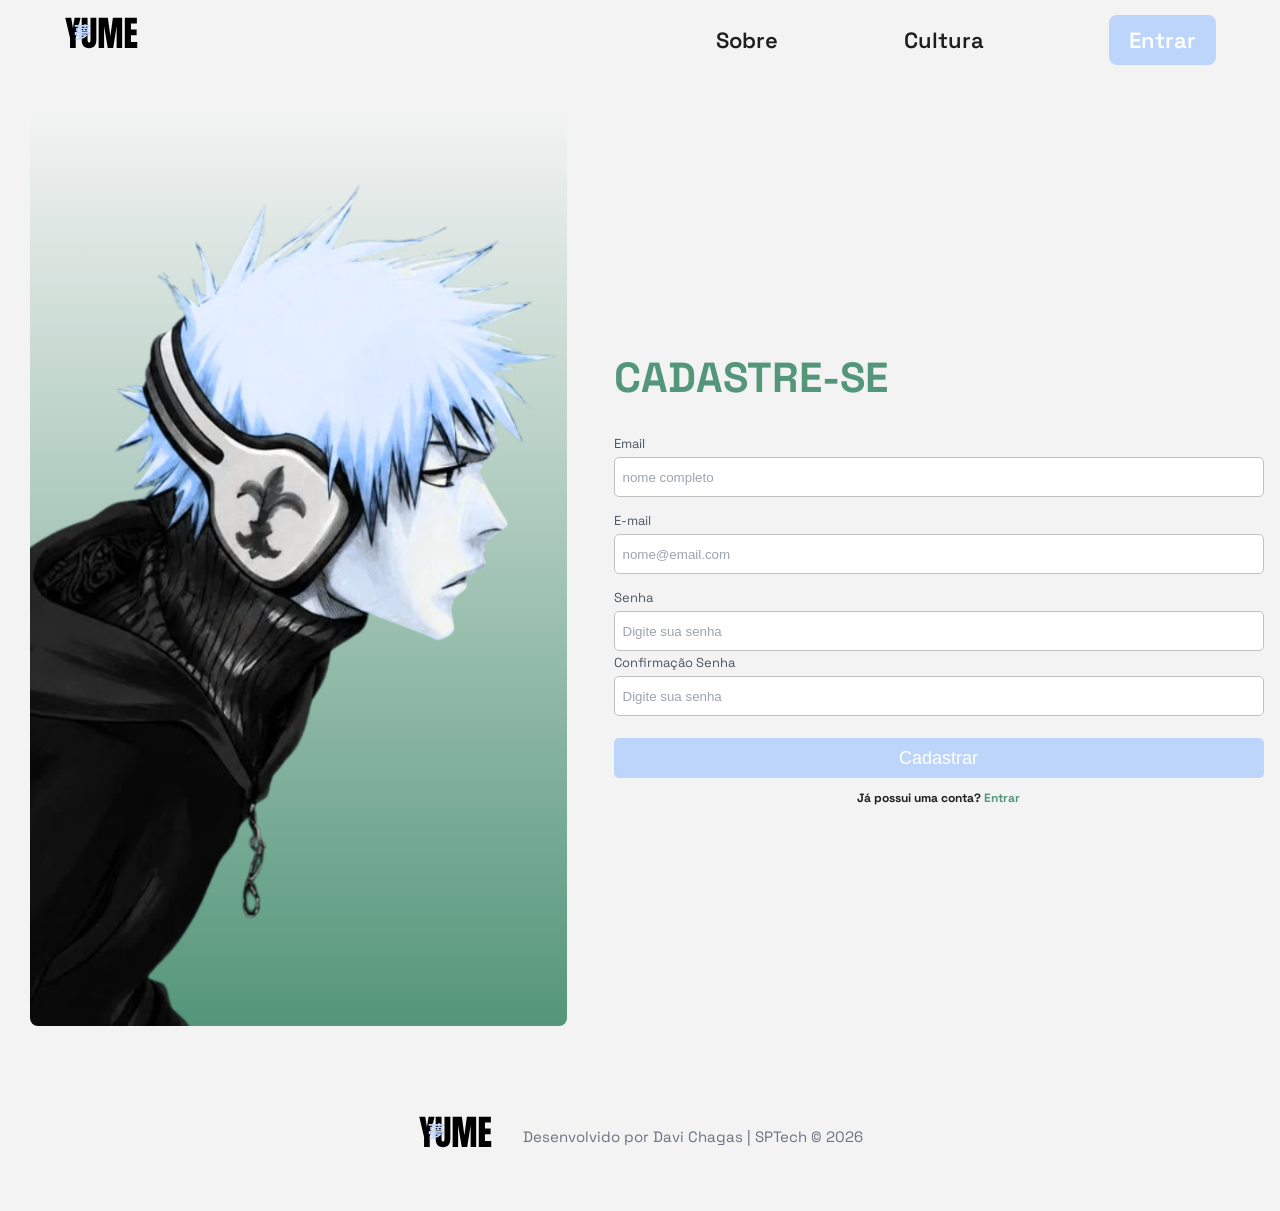
==== public/cadastro.html @ 16269779 "refactor(projeto): alterando paleta de cores, fontes e algumas estruturas de TODO o projeto" ====
<!DOCTYPE html>
<html lang="pt-br">

<head>
  <meta charset="UTF-8" />
  <meta http-equiv="X-UA-Compatible" content="IE=edge" />
  <meta name="viewport" content="width=device-width, initial-scale=1.0" />

  <title>YUME | Cadastro</title>

  <script src="./js/sessao.js"></script>

  <link rel="stylesheet" href="./css/cadastro.css" />
  <link rel="icon" href="./assets/imgs/logo.svg">
  <link rel="preconnect" href="https://fonts.gstatic.com" />
</head>

<body onload="listar()">
  <div class="header">
    <div class="container">
      <a href="index.html">
        <img src="assets/imgs/logo.svg" width="75px">
      </a>
      <ul class="navbar">
        <li>
          <a href="sobre.html">Sobre</a>
        </li>
        <li>
          <a href="cultura.html">Cultura</a>
        </li>
        <li>
          <a class="btn-cadastrar" href="login.html">Entrar</a>
        </li>
      </ul>
    </div>
  </div>

  <div class="container-login">
    <div class="div-foto">
      <img src="assets/imgs/login.png" alt="">
    </div>
    <div class="div-formulario">
      <div class="div-campos">
        <div class="div-titulo">
          <h1>CADASTRE-SE</h1>
        </div>

        <label for="ipt_email" class="label-inputs">Email</label><br>
        <input type="text" id="ipt_email" placeholder="nome completo" class="ipt-info"><br>

        <label for="ipt_email" class="label-inputs">E-mail</label><br>
        <input type="text" id="ipt_email" placeholder="nome@email.com" class="ipt-info"><br>

        <label for="ipt_senha" class="label-inputs">Senha</label><br>
        <input type="password" id="ipt_senha" onkeyup="mostrarSenha()" placeholder="Digite sua senha" required
          class="ipt-info"><br>

        <label for="ipt_senha" class="label-inputs">Confirmação Senha</label><br>
        <input type="password" id="ipt_senha" onkeyup="mostrarSenha()" placeholder="Digite sua senha" required
          class="ipt-info"><br>
        <div id="div_senha"></div>


        <button onclick="cadastrar()">Cadastrar</button>
        <tr></tr>
        <p class="p-entrar">Já possui uma conta? <a href="login.html">Entrar</a><br>
      </div>
    </div>
  </div>

  <!--footer inicio-->
  <div class="footer">
    <div class="container">
      <img src="assets/imgs/logo.svg" width="75px">
      <h4>Desenvolvido por Davi Chagas | SPTech &copy; 2026</h4>
    </div>
  </div>
  <!--footer fim-->
</body>

</html>

<script>

  // Array para armazenar empresas cadastradas para validação de código de ativação 
  let listaEmpresasCadastradas = [];

  function cadastrar() {
    // aguardar();

    //Recupere o valor da nova input pelo nome do id
    // Agora vá para o método fetch logo abaixo
    var nomeVar = nome_input.value;
    var emailVar = email_input.value;
    var cpfVar = cpf_input.value;
    var senhaVar = senha_input.value;
    var confirmacaoSenhaVar = confirmacao_senha_input.value;
    var codigoVar = codigo_input.value;
    var idEmpresaVincular

    // Verificando se há algum campo em branco
    if (
      nomeVar == "" ||
      emailVar == "" ||
      senhaVar == "" ||
      cpfVar == '' ||
      confirmacaoSenhaVar == "" ||
      codigoVar == ""
    ) {
      cardErro.style.display = "block";
      mensagem_erro.innerHTML =
        "(Mensagem de erro para todos os campos em branco)";

      finalizarAguardar();
      return false;
    } else {
      setInterval(sumirMensagem, 5000);
    }

    if (nomeVar.length < 1) {
      cardErro.style.display = 'block';
      mensagem_erro.innerHTML =
        'Nome precisa ser maior que 1 caracter'
      finalizarAguardar();
      return false;
    } else {
      setInterval(sumirMensagem, 5000);
    }

    if (!emailVar.includes('@') || !emailVar.includes('.')) {
      cardErro.style.display = 'block';
      mensagem_erro.innerHTML =
        'Email deve incluir @ e .'
      finalizarAguardar();
      return false;
    } else {
      setInterval(sumirMensagem, 5000);
    }

    if (senhaVar.length < 7) {
      cardErro.style.display = 'block';
      mensagem_erro.innerHTML =
        'Senha precisa ser maior que 6 caracteres'
    }
    if (confirmacaoSenhaVar != senhaVar) {
      cardErro.style.display = 'block';
      mensagem_erro.innerHTML =
        'A senhas não coincidem'
      finalizarAguardar();
      return false;
    } else {
      setInterval(sumirMensagem, 5000);
    }

    if (cpfVar.length != 11) {
      cardErro.style.display = 'block';
      mensagem_erro.innerHTML =
        'CPF precisa ter 11 caracters'
      finalizarAguardar();
      return false;
    } else {
      setInterval(sumirMensagem, 5000);
    }

    // Verificando se o código de ativação é de alguma empresa cadastrada
    for (let i = 0; i < listaEmpresasCadastradas.length; i++) {
      if (listaEmpresasCadastradas[i].codigo_ativacao == codigoVar) {
        idEmpresaVincular = listaEmpresasCadastradas[i].id
        console.log("Código de ativação válido.");
        break;
      } else {
        cardErro.style.display = "block";
        mensagem_erro.innerHTML = "(Mensagem de erro para código inválido)";
        finalizarAguardar();
      }
    }

    // Enviando o valor da nova input
    fetch("/usuarios/cadastrar", {
      method: "POST",
      headers: {
        "Content-Type": "application/json",
      },
      body: JSON.stringify({
        // crie um atributo que recebe o valor recuperado aqui
        // Agora vá para o arquivo routes/usuario.js
        nomeServer: nomeVar,
        emailServer: emailVar,
        senhaServer: senhaVar,
        cpfServer: cpfVar,
        idEmpresaVincularServer: idEmpresaVincular
      }),
    })
      .then(function (resposta) {
        console.log("resposta: ", resposta);

        if (resposta.ok) {
          cardErro.style.display = "block";

          mensagem_erro.innerHTML =
            "Cadastro realizado com sucesso! Redirecionando para tela de Login...";

          setTimeout(() => {
            window.location = "login.html";
          }, "2000");

          limparFormulario();
          finalizarAguardar();
        } else {
          throw "Houve um erro ao tentar realizar o cadastro!";
        }
      })
      .catch(function (resposta) {
        console.log(`#ERRO: ${resposta}`);
        finalizarAguardar();
      });

    return false;
  }

  // Listando empresas cadastradas 
  function listar() {
    fetch("/empresas/listar", {
      method: "GET",
    })
      .then(function (resposta) {
        resposta.json().then((empresas) => {
          empresas.forEach((empresa) => {
            listaEmpresasCadastradas.push(empresa);

            console.log("listaEmpresasCadastradas")
            console.log(listaEmpresasCadastradas[0].codigo_ativacao)
          });
        });
      })
      .catch(function (resposta) {
        console.log(`#ERRO: ${resposta}`);
      });
  }

  function sumirMensagem() {
    cardErro.style.display = "none";
  }
</script>
---- public/css/cadastro.css ----
@import url('https://fonts.googleapis.com/css2?family=Space+Grotesk:wght@300..700&display=swap');

body {
  margin: 0;
  padding: 0;
  font-family: "Space Grotesk", sans-serif;
  background-color: #F3F3F3;
  color: #1e1e1e
}

:root {
  --tamanho-header: 80px;
  --tamanho-banner: calc(100vh - var(--tamanho-header) - var(--tamanho-footer) - 2px);
  --tamanho-simulador: calc(100vh - var(--tamanho-header) - var(--tamanho-footer) - 2px);
  --tamanho-login: calc(100vh - var(--tamanho-header) - var(--tamanho-footer) - 2px);
  --tamanho-footer: 65px;
}

.container {
  display: flex;
  width: 90%;
  margin: auto;
}

.header {
  height: var(--tamanho-header);
  position: relative;
}

.header .container {
  justify-content: space-between;
  align-items: center;
  height: 100%;
}

.header a {
  text-decoration: none;
  color: #1e1e1e;
  font-weight: 600;
  transition: 0.3s;
}

.header a:hover {
  color: #54967a;
}

.header .btn-cadastrar {
  display: inline-block;
  padding: 11px 20px;
  border-radius: 8px;
  background-color: #bdd5fa;
  color: white;
  transition: 0.3s;
}

.header .btn-cadastrar:hover {
  background-color: #b4cbef;
  color: white;
}

.agora {
  color: #54967a;
  font-weight: 800;
}

.navbar {
  width: 500px;
  font-size: 22px;
  display: flex;
  align-items: center;
  justify-content: space-between;
  list-style: none;
  color: white;
}

h4 {
    color: #6b7280;
    font-weight: normal;
    margin: 0;
}

h1 {
  font-size: 42px;
  color: #54967a
}

p {
    font-size: 14px;
    font-weight: bold;
}

.div-titulo {
  margin-bottom: 10px;
}
.div-formulario {
    width: 60%;
    display: flex;
    justify-content: center;
    align-items: center;
}

.div-campos {
    margin: 0;
}

.ipt-info {
    width: 650px;
    height: 40px;
    margin-top: 4px;
    margin-bottom: 12px;
    padding: 8px;
    box-sizing: border-box;
    border: solid 1px #BEC3BF;
    border-radius: 5px;
}

.ipt-info::placeholder {
    color: #9ca3af;
}


#ipt_senha {
    margin-bottom: 0;
}

.label-inputs {
    color: #4b5563;
    font-size: small;
}

small {
    color: #6b7280;
    font-size: x-small;
}

#div_senha {
    font-size: 12px;
    margin-bottom: 12px;
    margin-top: 4px;
}

#div_camposNull {
    font-size: 12px;
}

button {
    background-color: #bdd5fa;
    color: white;
    font-size: 18px;
    border: none;
    border-radius: 5px;
    width: 650px;
    height: 40px;
    margin-top: 10px;
    cursor: pointer;
}

.p-entrar {
    text-align: center;
    font-size: 12px;
}

a {
    text-decoration: none;
    font-weight: bold;
    color: #54967a
}

#esqueceu_senha {
    font-size: 12px;
}

.container-login {
    display: flex;
    width: 100%;
    min-height: 100vh;
}

.div-foto img {
    width: 537px;
    min-height: 600px;  
    margin: 30px;
    border-radius: 8px;
}

.footer {
  height: 150px;
  display: flex;
  font-size: 15px;
}

.footer .container {
  display: flex;
  align-items: center;
  gap: 30px;
  justify-content: center;
  text-align: center;
}

.footer .container .version {
  font-size: 12px;
}


/* Largura da barra de rolagem */
::-webkit-scrollbar {
  width: 10px;
}

/* Fundo da barra */
::-webkit-scrollbar-track {
  background-color: #F3F3F3;
}

/* Parte que você arrasta */
::-webkit-scrollbar-thumb {
  background-color: #bdd5fa;
  border-radius: 10px;
}

/* Cor ao passar o mouse */
::-webkit-scrollbar-thumb:hover {
  background-color: #bdd5fa;
}
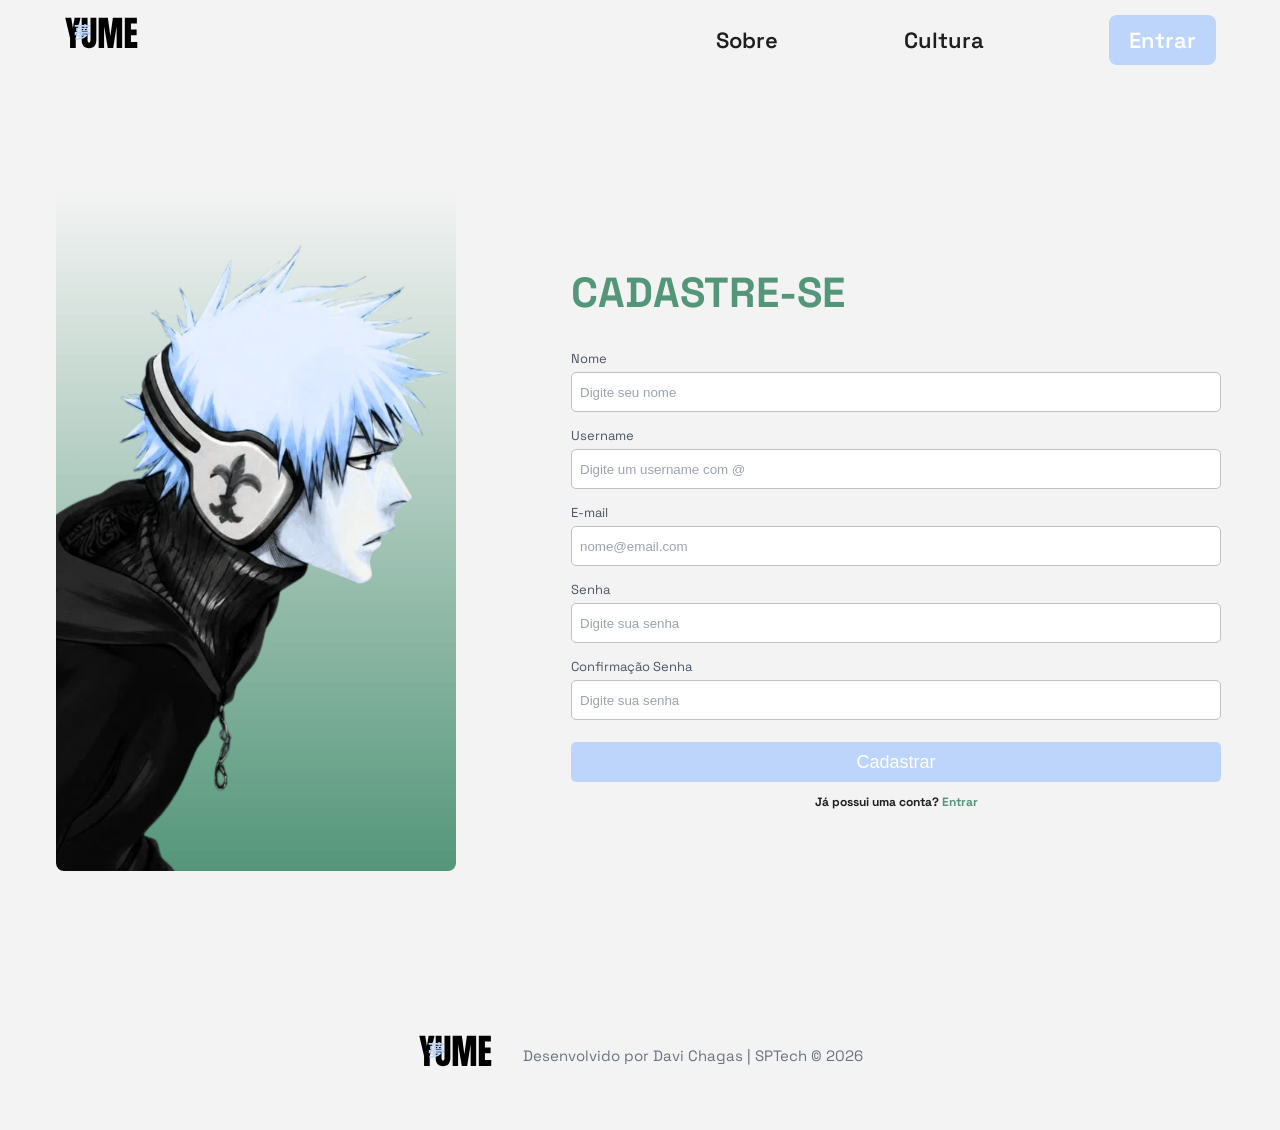
==== commit c96d7e2d: "feat(cadastro): integração do cadastro de usuários ao sistema" ====
--- a/public/cadastro.html
+++ b/public/cadastro.html
@@ -15,7 +15,7 @@
   <link rel="preconnect" href="https://fonts.gstatic.com" />
 </head>
 
-<body onload="listar()">
+<body>
   <div class="header">
     <div class="container">
       <a href="index.html">
@@ -40,25 +40,45 @@
       <img src="assets/imgs/login.png" alt="">
     </div>
     <div class="div-formulario">
+
+
       <div class="div-campos">
+        <div class="alerta-erro">
+          <div class="card-erro" id="cardErro">
+            <span id="msg_error"></span>
+          </div>
+        </div>
         <div class="div-titulo">
           <h1>CADASTRE-SE</h1>
         </div>
 
-        <label for="ipt_email" class="label-inputs">Email</label><br>
-        <input type="text" id="ipt_email" placeholder="nome completo" class="ipt-info"><br>
+        <label for="ipt_name" class="label-inputs">Nome</label><br>
+        <input type="text" id="ipt_name" placeholder="Digite seu nome" class="ipt-info"> <br>
+
+        <label for="ipt_username" class="label-inputs">Username</label><br>
+        <input type="text" id="ipt_username" placeholder="Digite um username com @" class="ipt-info"><br>
 
         <label for="ipt_email" class="label-inputs">E-mail</label><br>
         <input type="text" id="ipt_email" placeholder="nome@email.com" class="ipt-info"><br>
 
-        <label for="ipt_senha" class="label-inputs">Senha</label><br>
-        <input type="password" id="ipt_senha" onkeyup="mostrarSenha()" placeholder="Digite sua senha" required
+        <label for="ipt_password" class="label-inputs">Senha</label><br>
+        <input type="password" id="ipt_password" onkeyup="mostrarSenha()" placeholder="Digite sua senha" required
           class="ipt-info"><br>
 
-        <label for="ipt_senha" class="label-inputs">Confirmação Senha</label><br>
-        <input type="password" id="ipt_senha" onkeyup="mostrarSenha()" placeholder="Digite sua senha" required
-          class="ipt-info"><br>
-        <div id="div_senha"></div>
+        <div id="div_password"></div>
+
+        <label for="ipt_confirm_password" class="label-inputs">Confirmação Senha</label><br>
+        <input type="password" id="ipt_confirm_password" onkeyup="mostrarSenha()" placeholder="Digite sua senha"
+          required class="ipt-info"><br>
+
+        <div id="div_confirm_password"></div>
+
+        <div class="alerta-success">
+          <div class="card-success" id="cardSuccess">
+            <span id="msg_success"></span>
+          </div>
+        </div>
+
 
 
         <button onclick="cadastrar()">Cadastrar</button>
@@ -82,44 +102,38 @@
 
 <script>
 
-  // Array para armazenar empresas cadastradas para validação de código de ativação 
-  let listaEmpresasCadastradas = [];
-
   function cadastrar() {
     // aguardar();
 
     //Recupere o valor da nova input pelo nome do id
     // Agora vá para o método fetch logo abaixo
-    var nomeVar = nome_input.value;
-    var emailVar = email_input.value;
-    var cpfVar = cpf_input.value;
-    var senhaVar = senha_input.value;
-    var confirmacaoSenhaVar = confirmacao_senha_input.value;
-    var codigoVar = codigo_input.value;
-    var idEmpresaVincular
+    var nameVar = ipt_name.value;
+    var emailVar = ipt_email.value;
+    var usernameVar = ipt_username.value;
+    var passwordVar = ipt_password.value;
+    var confirmacaoSenhaVar = ipt_confirm_password.value;
 
     // Verificando se há algum campo em branco
     if (
-      nomeVar == "" ||
+      nameVar == "" ||
       emailVar == "" ||
-      senhaVar == "" ||
-      cpfVar == '' ||
-      confirmacaoSenhaVar == "" ||
-      codigoVar == ""
+      passwordVar == "" ||
+      usernameVar == '' ||
+      confirmacaoSenhaVar == ""
     ) {
-      cardErro.style.display = "block";
-      mensagem_erro.innerHTML =
-        "(Mensagem de erro para todos os campos em branco)";
-
-      finalizarAguardar();
-      return false;
-    } else {
-      setInterval(sumirMensagem, 5000);
-    }
-
-    if (nomeVar.length < 1) {
-      cardErro.style.display = 'block';
-      mensagem_erro.innerHTML =
+      cardErro.style.display = 'block';
+      msg_error.innerHTML =
+        "Todos os campos precisam ser preenchidos";
+
+      finalizarAguardar();
+      return false;
+    } else {
+      setInterval(sumirMensagem, 5000);
+    }
+
+    if (nameVar.length < 1) {
+      cardErro.style.display = 'block';
+      msg_error.innerHTML =
         'Nome precisa ser maior que 1 caracter'
       finalizarAguardar();
       return false;
@@ -127,9 +141,29 @@
       setInterval(sumirMensagem, 5000);
     }
 
+    if (!usernameVar.startsWith('@')) {
+      cardErro.style.display = 'block';
+      msg_error.innerHTML =
+        'Username precisa começar com @'
+      finalizarAguardar()
+      return false;
+    } else {
+      setInterval(sumirMensagem, 5000);
+    }
+
+    if (usernameVar.length > 15) {
+      cardErro.style.display = 'block';
+      msg_error.innerHTML =
+        'Limite máximo de caracteres para username excedido (15)'
+      finalizarAguardar();
+      return false;
+    } else {
+      setInterval(sumirMensagem, 5000);
+    }
+
     if (!emailVar.includes('@') || !emailVar.includes('.')) {
       cardErro.style.display = 'block';
-      mensagem_erro.innerHTML =
+      msg_error.innerHTML =
         'Email deve incluir @ e .'
       finalizarAguardar();
       return false;
@@ -137,67 +171,42 @@
       setInterval(sumirMensagem, 5000);
     }
 
-    if (senhaVar.length < 7) {
-      cardErro.style.display = 'block';
-      mensagem_erro.innerHTML =
+    if (passwordVar.length < 7) {
+      cardErro.style.display = 'block';
+      msg_error.innerHTML =
         'Senha precisa ser maior que 6 caracteres'
-    }
-    if (confirmacaoSenhaVar != senhaVar) {
-      cardErro.style.display = 'block';
-      mensagem_erro.innerHTML =
-        'A senhas não coincidem'
-      finalizarAguardar();
-      return false;
-    } else {
-      setInterval(sumirMensagem, 5000);
-    }
-
-    if (cpfVar.length != 11) {
-      cardErro.style.display = 'block';
-      mensagem_erro.innerHTML =
-        'CPF precisa ter 11 caracters'
-      finalizarAguardar();
-      return false;
-    } else {
-      setInterval(sumirMensagem, 5000);
-    }
-
-    // Verificando se o código de ativação é de alguma empresa cadastrada
-    for (let i = 0; i < listaEmpresasCadastradas.length; i++) {
-      if (listaEmpresasCadastradas[i].codigo_ativacao == codigoVar) {
-        idEmpresaVincular = listaEmpresasCadastradas[i].id
-        console.log("Código de ativação válido.");
-        break;
-      } else {
-        cardErro.style.display = "block";
-        mensagem_erro.innerHTML = "(Mensagem de erro para código inválido)";
-        finalizarAguardar();
-      }
-    }
-
-    // Enviando o valor da nova input
+    } else {
+      setInterval(sumirMensagem, 5000);
+    }
+
+    if (confirmacaoSenhaVar != passwordVar) {
+      cardErro.style.display = 'block';
+      msg_error.innerHTML =
+        'As senhas não coincidem'
+      finalizarAguardar();
+      return false;
+    } else {
+      setInterval(sumirMensagem, 5000);
+    }
+
     fetch("/usuarios/cadastrar", {
       method: "POST",
       headers: {
         "Content-Type": "application/json",
       },
       body: JSON.stringify({
-        // crie um atributo que recebe o valor recuperado aqui
-        // Agora vá para o arquivo routes/usuario.js
-        nomeServer: nomeVar,
+        nomeServer: nameVar,
+        usernameServer: usernameVar,
         emailServer: emailVar,
-        senhaServer: senhaVar,
-        cpfServer: cpfVar,
-        idEmpresaVincularServer: idEmpresaVincular
+        passwordServer: passwordVar,
       }),
     })
       .then(function (resposta) {
         console.log("resposta: ", resposta);
 
         if (resposta.ok) {
-          cardErro.style.display = "block";
-
-          mensagem_erro.innerHTML =
+          cardSuccess.style.display = 'block';
+          msg_success.innerHTML =
             "Cadastro realizado com sucesso! Redirecionando para tela de Login...";
 
           setTimeout(() => {
@@ -218,27 +227,48 @@
     return false;
   }
 
-  // Listando empresas cadastradas 
-  function listar() {
-    fetch("/empresas/listar", {
-      method: "GET",
-    })
-      .then(function (resposta) {
-        resposta.json().then((empresas) => {
-          empresas.forEach((empresa) => {
-            listaEmpresasCadastradas.push(empresa);
-
-            console.log("listaEmpresasCadastradas")
-            console.log(listaEmpresasCadastradas[0].codigo_ativacao)
-          });
-        });
-      })
-      .catch(function (resposta) {
-        console.log(`#ERRO: ${resposta}`);
-      });
+  function mostrarSenha() {
+    let password = ipt_password.value.trim();
+    let confirm_password = ipt_confirm_password.value.trim();
+    let have_special = password.includes('!') || password.includes('@') || password.includes('#') || password.includes('$') || password.includes('.') || password.includes('*')
+    let upper_password = password.toUpperCase();
+    let lower_password = password.toLowerCase();
+    let req = 0;
+
+    if (password.length >= 8) {
+      req++
+    }
+
+    if (password != upper_password) {
+      req++
+    }
+
+    if (password != lower_password) {
+      req++
+    }
+
+    if (have_special) {
+      req++
+    }
+
+    if (req == 4) {
+      div_password.innerHTML = `Senha <b style="color: green">Forte</b>`
+    } else if (req == 3) {
+      div_password.innerHTML = `Senha <b style="color: #FFD700">Média</b>`
+    } else {
+      div_password.innerHTML = `Senha <b style="color: red">Fraca</b>`
+    }
+
+    if (password != confirm_password) {
+      div_confirm_password.innerHTML = `Senhas <b style="color:red">não coincidem</b>`
+    } else {
+      div_confirm_password.innerHTML = ``
+    }
   }
 
   function sumirMensagem() {
     cardErro.style.display = "none";
+    cardSuccess.style.display = "none";
   }
+
 </script>
--- a/public/css/cadastro.css
+++ b/public/css/cadastro.css
@@ -74,9 +74,9 @@
 }
 
 h4 {
-    color: #6b7280;
-    font-weight: normal;
-    margin: 0;
+  color: #6b7280;
+  font-weight: normal;
+  margin: 0;
 }
 
 h1 {
@@ -85,102 +85,128 @@
 }
 
 p {
-    font-size: 14px;
-    font-weight: bold;
+  font-size: 14px;
+  font-weight: bold;
 }
 
 .div-titulo {
   margin-bottom: 10px;
 }
+
 .div-formulario {
-    width: 60%;
-    display: flex;
-    justify-content: center;
-    align-items: center;
+  width: 60%;
+  display: flex;
+  justify-content: center;
+  align-items: center;
 }
 
 .div-campos {
-    margin: 0;
+  margin: 0;
 }
 
 .ipt-info {
-    width: 650px;
-    height: 40px;
-    margin-top: 4px;
-    margin-bottom: 12px;
-    padding: 8px;
-    box-sizing: border-box;
-    border: solid 1px #BEC3BF;
-    border-radius: 5px;
+  width: 650px;
+  height: 40px;
+  margin-top: 4px;
+  margin-bottom: 12px;
+  padding: 8px;
+  box-sizing: border-box;
+  border: solid 1px #BEC3BF;
+  border-radius: 5px;
 }
 
 .ipt-info::placeholder {
-    color: #9ca3af;
+  color: #9ca3af;
 }
 
 
 #ipt_senha {
-    margin-bottom: 0;
+  margin-bottom: 0;
 }
 
 .label-inputs {
-    color: #4b5563;
-    font-size: small;
+  color: #4b5563;
+  font-size: small;
 }
 
 small {
-    color: #6b7280;
-    font-size: x-small;
+  color: #6b7280;
+  font-size: x-small;
 }
 
 #div_senha {
-    font-size: 12px;
-    margin-bottom: 12px;
-    margin-top: 4px;
+  font-size: 12px;
+  margin-bottom: 12px;
+  margin-top: 4px;
 }
 
 #div_camposNull {
-    font-size: 12px;
+  font-size: 12px;
 }
 
 button {
-    background-color: #bdd5fa;
-    color: white;
-    font-size: 18px;
-    border: none;
-    border-radius: 5px;
-    width: 650px;
-    height: 40px;
-    margin-top: 10px;
-    cursor: pointer;
+  background-color: #bdd5fa;
+  color: white;
+  font-size: 18px;
+  border: none;
+  border-radius: 5px;
+  width: 650px;
+  height: 40px;
+  margin-top: 10px;
+  cursor: pointer;
 }
 
 .p-entrar {
-    text-align: center;
-    font-size: 12px;
+  text-align: center;
+  font-size: 12px;
 }
 
 a {
-    text-decoration: none;
-    font-weight: bold;
-    color: #54967a
+  text-decoration: none;
+  font-weight: bold;
+  color: #54967a
 }
 
 #esqueceu_senha {
-    font-size: 12px;
+  font-size: 12px;
 }
 
 .container-login {
-    display: flex;
-    width: 100%;
-    min-height: 100vh;
+  display: flex;
+  width: 100%;
+  min-height: 100vh;
+}
+
+.div-foto {
+  width: 40%;
+  display: flex;
+  justify-content: center;
+  align-items: center;
 }
 
 .div-foto img {
-    width: 537px;
-    min-height: 600px;  
-    margin: 30px;
-    border-radius: 8px;
+  width: 400px;
+  max-width: 90%;
+  height: auto;
+  margin: 20px;
+  border-radius: 8px;
+  object-fit: contain;
+}
+
+.card-erro {
+  display: none;
+  padding: 10px;
+  background-color: #bdd5fa;
+  border-radius: 8px;
+  justify-content: center;
+}
+
+.card-success {
+  display: none;
+  padding: 10px;
+  background-color: #54967a;
+  border-radius: 8px;
+  justify-content: center;
 }
 
 .footer {
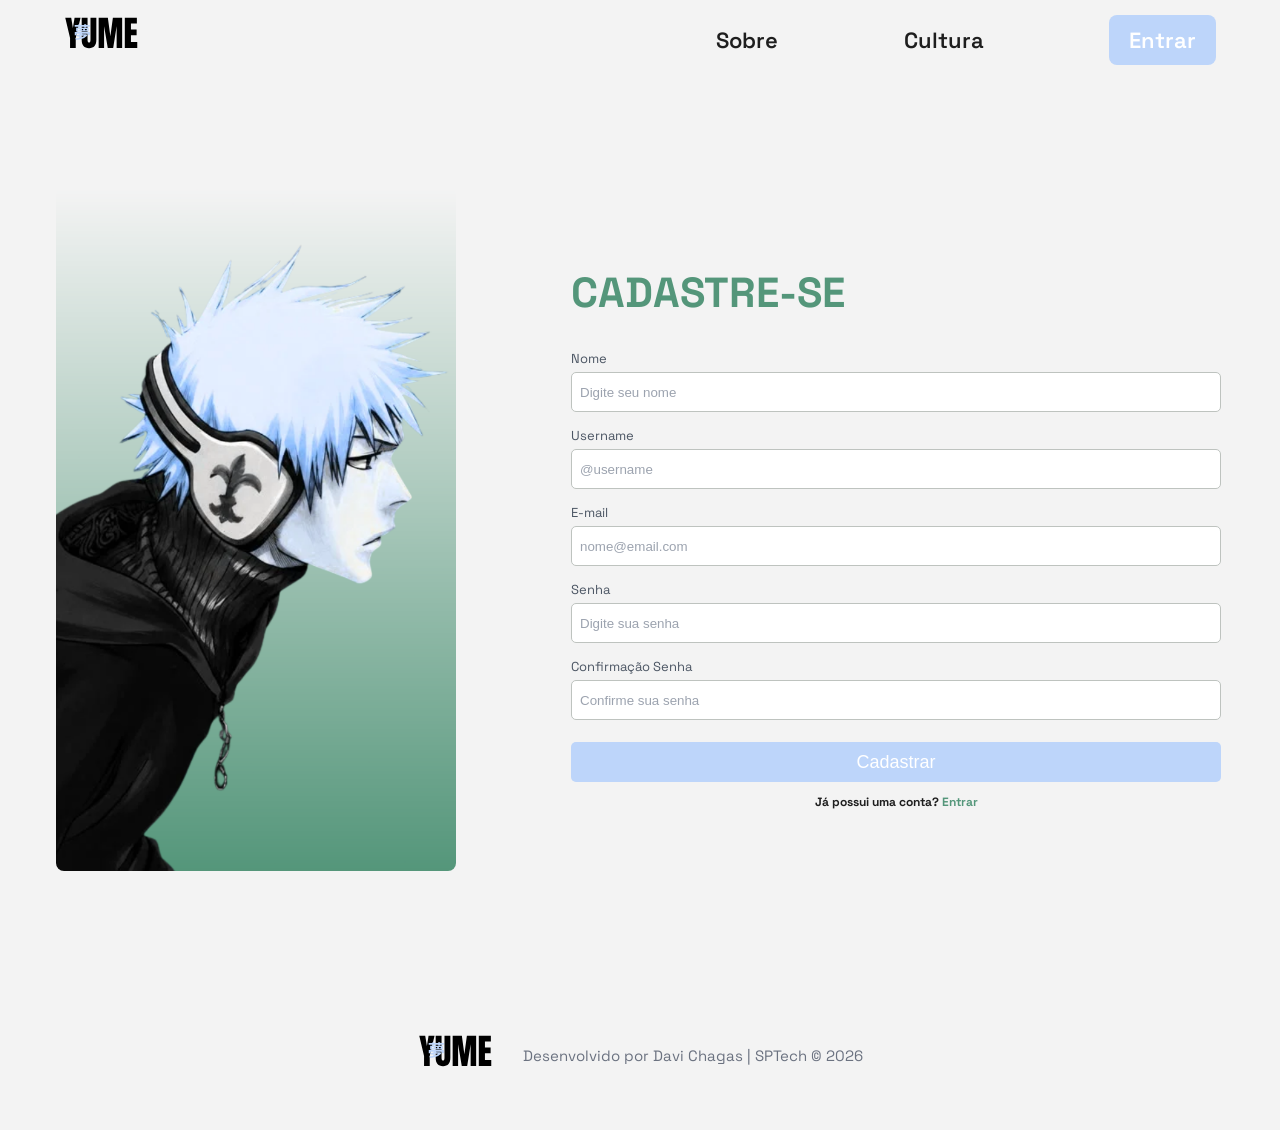
==== commit ecc3347a: "feat(obsession): integrado com direito a editar" ====
--- a/public/cadastro.html
+++ b/public/cadastro.html
@@ -56,7 +56,7 @@
         <input type="text" id="ipt_name" placeholder="Digite seu nome" class="ipt-info"> <br>
 
         <label for="ipt_username" class="label-inputs">Username</label><br>
-        <input type="text" id="ipt_username" placeholder="Digite um username com @" class="ipt-info"><br>
+        <input type="text" id="ipt_username" placeholder="@username" class="ipt-info"><br>
 
         <label for="ipt_email" class="label-inputs">E-mail</label><br>
         <input type="text" id="ipt_email" placeholder="nome@email.com" class="ipt-info"><br>
@@ -68,7 +68,7 @@
         <div id="div_password"></div>
 
         <label for="ipt_confirm_password" class="label-inputs">Confirmação Senha</label><br>
-        <input type="password" id="ipt_confirm_password" onkeyup="mostrarSenha()" placeholder="Digite sua senha"
+        <input type="password" id="ipt_confirm_password" onkeyup="mostrarSenha()" placeholder="Confirme sua senha"
           required class="ipt-info"><br>
 
         <div id="div_confirm_password"></div>
@@ -78,8 +78,6 @@
             <span id="msg_success"></span>
           </div>
         </div>
-
-
 
         <button onclick="cadastrar()">Cadastrar</button>
         <tr></tr>
@@ -230,7 +228,7 @@
   function mostrarSenha() {
     let password = ipt_password.value.trim();
     let confirm_password = ipt_confirm_password.value.trim();
-    let have_special = password.includes('!') || password.includes('@') || password.includes('#') || password.includes('$') || password.includes('.') || password.includes('*')
+    let have_special = password.includes('!') || password.includes('@') || password.includes('#') || password.includes('$') || password.includes('.') || password.includes('*') || password.includes('-');
     let upper_password = password.toUpperCase();
     let lower_password = password.toLowerCase();
     let req = 0;
--- a/public/css/cadastro.css
+++ b/public/css/cadastro.css
@@ -196,7 +196,7 @@
 .card-erro {
   display: none;
   padding: 10px;
-  background-color: #bdd5fa;
+  background-color: #e47e7e;
   border-radius: 8px;
   justify-content: center;
 }
@@ -209,6 +209,16 @@
   justify-content: center;
 }
 
+.loading-div {
+  width: 50px;
+  display: none;
+}
+
+.loading-div img {
+  height: 50px;
+  width: 50px;
+}
+
 .footer {
   height: 150px;
   display: flex;
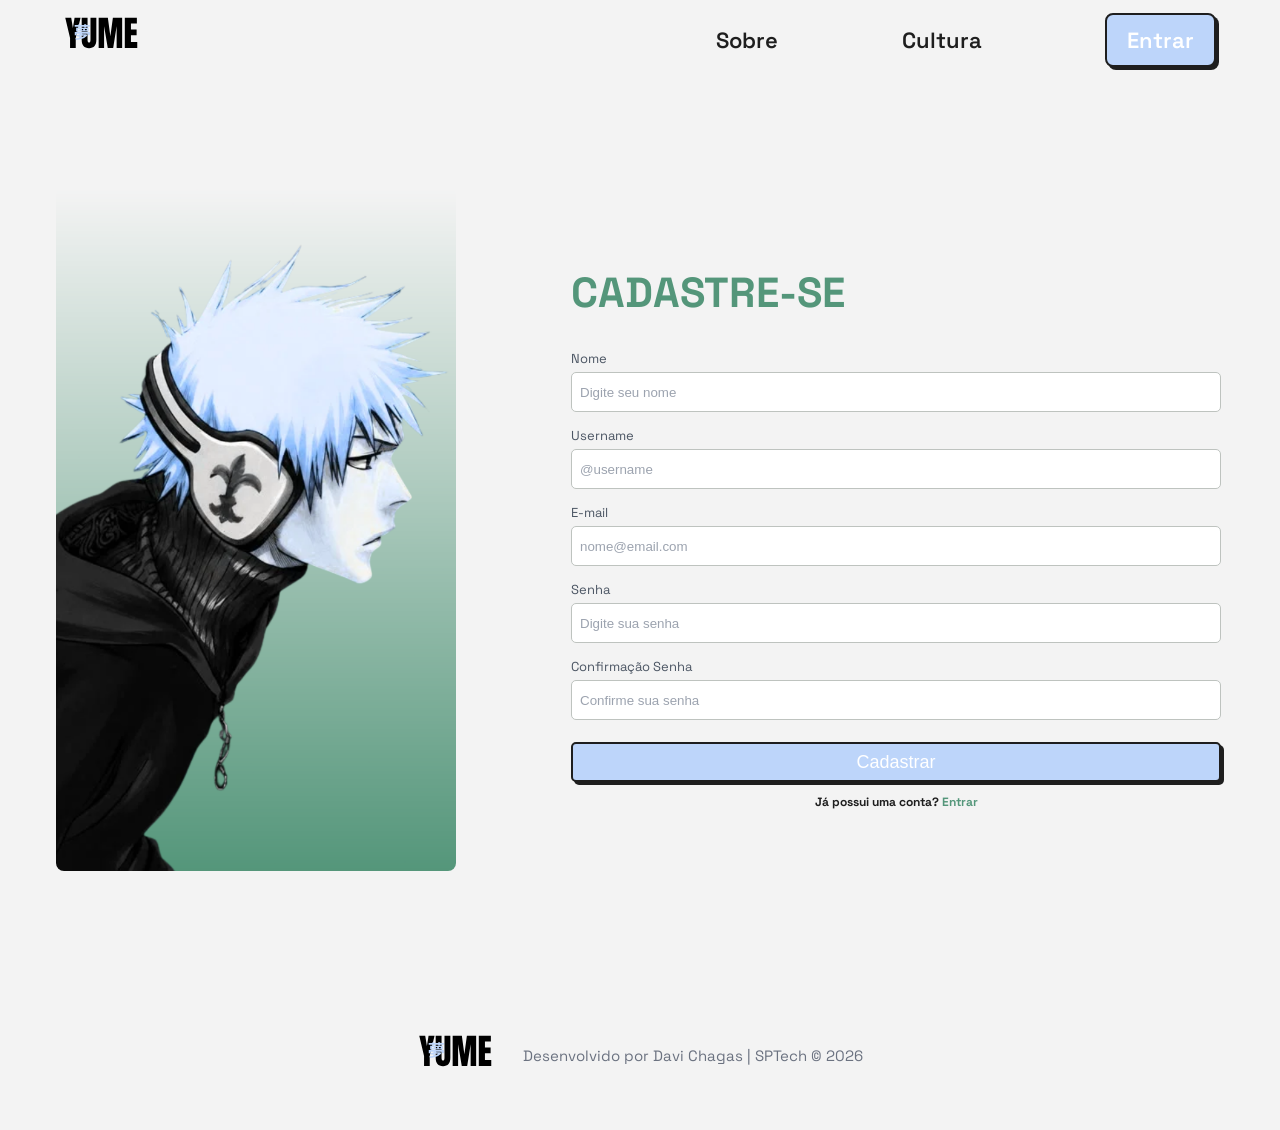
==== commit 3833b094: "feat(cadastro): validação de email e senha fraca" ====
--- a/public/cadastro.html
+++ b/public/cadastro.html
@@ -99,6 +99,7 @@
 </html>
 
 <script>
+  let isValid = false;
 
   function cadastrar() {
     // aguardar();
@@ -169,7 +170,18 @@
       setInterval(sumirMensagem, 5000);
     }
 
-    if (passwordVar.length < 7) {
+    if (emailVar.indexOf('@') > emailVar.indexOf('.com')) {
+      cardErro.style.display = 'block';
+      msg_error.innerHTML =
+        'Email deve possuir o @ antes do .com'
+      finalizarAguardar();
+      return false
+    } else {
+      setInterval(sumirMensagem, 5000)
+    }
+
+
+    if (passwordVar.length < 6) {
       cardErro.style.display = 'block';
       msg_error.innerHTML =
         'Senha precisa ser maior que 6 caracteres'
@@ -187,42 +199,52 @@
       setInterval(sumirMensagem, 5000);
     }
 
-    fetch("/usuarios/cadastrar", {
-      method: "POST",
-      headers: {
-        "Content-Type": "application/json",
-      },
-      body: JSON.stringify({
-        nomeServer: nameVar,
-        usernameServer: usernameVar,
-        emailServer: emailVar,
-        passwordServer: passwordVar,
-      }),
+    if (isValid == false) {
+      cardErro.style.display = 'block';
+      msg_error.innerHTML =
+        'Senha fraca ou média'
+      finalizarAguardar();
+      return false;
+    } else {
+      setInterval(sumirMensagem, 5000);
+    }
+
+  fetch("/usuarios/cadastrar", {
+    method: "POST",
+    headers: {
+      "Content-Type": "application/json",
+    },
+    body: JSON.stringify({
+      nomeServer: nameVar,
+      usernameServer: usernameVar,
+      emailServer: emailVar,
+      passwordServer: passwordVar,
+    }),
+  })
+    .then(function (resposta) {
+      console.log("resposta: ", resposta);
+
+      if (resposta.ok) {
+        cardSuccess.style.display = 'block';
+        msg_success.innerHTML =
+          "Cadastro realizado com sucesso! Redirecionando para tela de Login...";
+
+        setTimeout(() => {
+          window.location = "login.html";
+        }, "2000");
+
+        limparFormulario();
+        finalizarAguardar();
+      } else {
+        throw "Houve um erro ao tentar realizar o cadastro!";
+      }
     })
-      .then(function (resposta) {
-        console.log("resposta: ", resposta);
-
-        if (resposta.ok) {
-          cardSuccess.style.display = 'block';
-          msg_success.innerHTML =
-            "Cadastro realizado com sucesso! Redirecionando para tela de Login...";
-
-          setTimeout(() => {
-            window.location = "login.html";
-          }, "2000");
-
-          limparFormulario();
-          finalizarAguardar();
-        } else {
-          throw "Houve um erro ao tentar realizar o cadastro!";
-        }
-      })
-      .catch(function (resposta) {
-        console.log(`#ERRO: ${resposta}`);
-        finalizarAguardar();
-      });
-
-    return false;
+    .catch(function (resposta) {
+      console.log(`#ERRO: ${resposta}`);
+      finalizarAguardar();
+    });
+
+  return false;
   }
 
   function mostrarSenha() {
@@ -251,6 +273,7 @@
 
     if (req == 4) {
       div_password.innerHTML = `Senha <b style="color: green">Forte</b>`
+      isValid = true;
     } else if (req == 3) {
       div_password.innerHTML = `Senha <b style="color: #FFD700">Média</b>`
     } else {
@@ -268,5 +291,4 @@
     cardErro.style.display = "none";
     cardSuccess.style.display = "none";
   }
-
 </script>
--- a/public/css/cadastro.css
+++ b/public/css/cadastro.css
@@ -51,6 +51,8 @@
   background-color: #bdd5fa;
   color: white;
   transition: 0.3s;
+  border: 2px solid #1e1e1e;
+  box-shadow: 3px 3px 0 #1e1e1e;
 }
 
 .header .btn-cadastrar:hover {
@@ -154,6 +156,8 @@
   height: 40px;
   margin-top: 10px;
   cursor: pointer;
+  border: 2px solid #1e1e1e;
+  box-shadow: 3px 3px 0 #1e1e1e;
 }
 
 .p-entrar {
